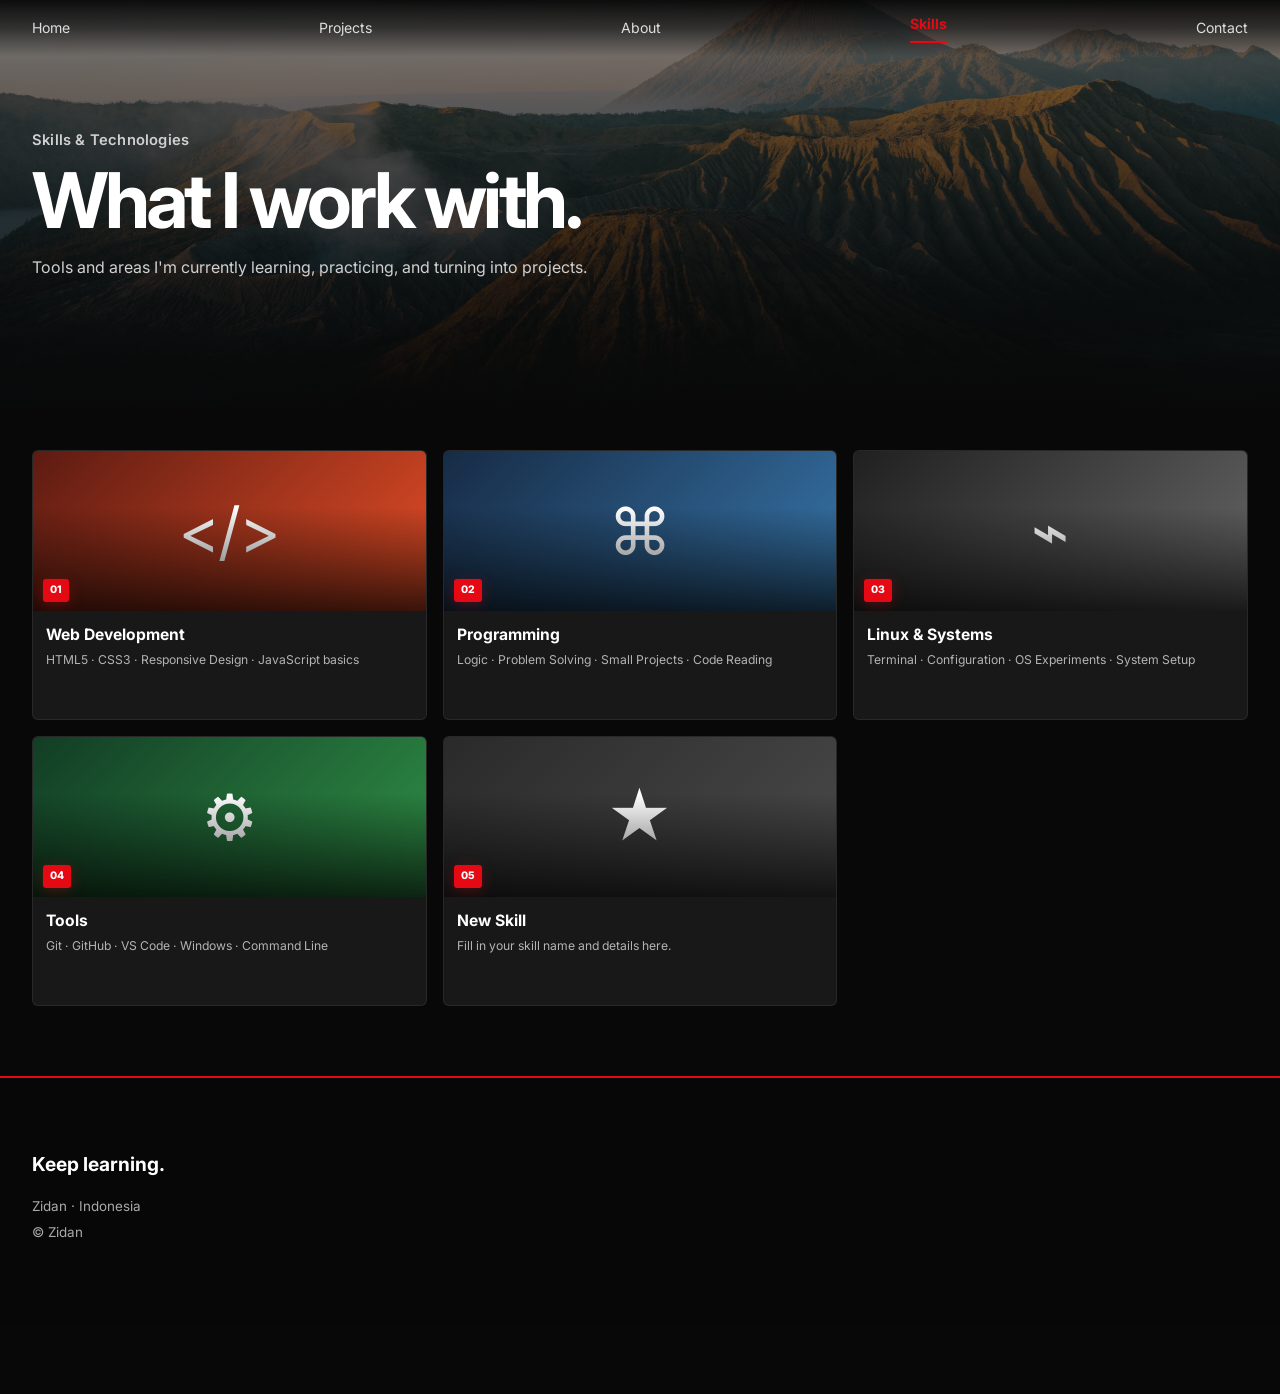
==== elements.html @ af7d537e "Add files via upload" ====
<!DOCTYPE html><html lang="en"><head><meta charset="utf-8"><meta name="viewport" content="width=device-width,initial-scale=1"><title>Skills — Zidan</title><link rel="stylesheet" href="assets/css/main.css"></head><body>
<header id="topbar"><div class="container nav"><nav><a href="index.html">Home</a><a href="projects.html">Projects</a><a href="generic.html">About</a><a class="active" href="elements.html">Skills</a><a href="index.html#contact">Contact</a></nav></div></header>
<main><section class="page-hero"><div class="container"><p class="kicker">Skills & Technologies</p><h1>What I work with.</h1><p>Tools and areas I'm currently learning, practicing, and turning into projects.</p></div></section>
<section class="content-section"><div class="container"><div class="project-grid"><article class="card project-large"><div class="card-media"><div style="height:100%;background:linear-gradient(135deg,#5d1b12,#e44d26);display:grid;place-items:center;font-size:4rem">&lt;/&gt;</div><span class="badge">01</span></div><div class="card-body"><h3>Web Development</h3><p>HTML5 · CSS3 · Responsive Design · JavaScript basics</p></div></article><article class="card project-large"><div class="card-media"><div style="height:100%;background:linear-gradient(135deg,#172b45,#3776ab);display:grid;place-items:center;font-size:4rem">⌘</div><span class="badge">02</span></div><div class="card-body"><h3>Programming</h3><p>Logic · Problem Solving · Small Projects · Code Reading</p></div></article><article class="card project-large"><div class="card-media"><div style="height:100%;background:linear-gradient(135deg,#202020,#666);display:grid;place-items:center;font-size:4rem">⌁</div><span class="badge">03</span></div><div class="card-body"><h3>Linux & Systems</h3><p>Terminal · Configuration · OS Experiments · System Setup</p></div></article><article class="card project-large"><div class="card-media"><div style="height:100%;background:linear-gradient(135deg,#123d25,#2f8f46);display:grid;place-items:center;font-size:4rem">⚙</div><span class="badge">04</span></div><div class="card-body"><h3>Tools</h3><p>Git · GitHub · VS Code · Windows · Command Line</p></div></article><article class="card project-large"><div class="card-media"><div style="height:100%;background:linear-gradient(135deg,#2a2a2a,#4a4a4a);display:grid;place-items:center;font-size:4rem">★</div><span class="badge">05</span></div><div class="card-body"><h3>New Skill</h3><p>Fill in your skill name and details here.</p></div></article></div></div></section></main>
<footer id="contact"><div class="container"><h2>Keep learning.</h2><p>Zidan · Indonesia</p><p>© Zidan</p></div></footer><script>window.addEventListener('scroll',()=>document.getElementById('topbar').classList.toggle('scrolled',scrollY>30));</script><script>
(function(){
  document.body.classList.add('page-ready');
  document.querySelectorAll('a[href]').forEach(function(a){
    var href=a.getAttribute('href');
    if(!href || href.startsWith('#') || href.startsWith('http') || href.startsWith('mailto:') || href.startsWith('tel:') || a.target==='_blank') return;
    a.addEventListener('click',function(e){
      if(e.ctrlKey||e.metaKey||e.shiftKey||e.altKey) return;
      e.preventDefault();
      document.body.classList.remove('page-ready');
      document.body.classList.add('page-exit');
      setTimeout(function(){ window.location.href=href; },280);
    });
  });
})();
</script>
</body></html>
---- assets/css/main.css ----
@import url('https://fonts.googleapis.com/css2?family=Inter:wght@400;500;600;700;800&display=swap');

:root{--red:#e50914;--red2:#b20710;--bg:#080808;--panel:#141414;--text:#fff;--muted:#b3b3b3;--line:rgba(255,255,255,.10)}
*{box-sizing:border-box}
html{scroll-behavior:smooth;background:var(--bg)}
body{margin:0;opacity:0;transition:opacity .28s ease-in-out;
background:var(--bg);color:var(--text);font-family:Inter,Arial,sans-serif;line-height:1.6;overflow-x:hidden}
body.page-ready{opacity:1}
body.page-exit{opacity:0}
a{color:inherit}
.container{width:min(1240px,calc(100% - 64px));margin:auto}

/* Netflix-inspired shell */
header{position:fixed;top:0;left:0;right:0;z-index:100;background:linear-gradient(180deg,rgba(0,0,0,.9),rgba(0,0,0,.58),transparent);transition:.3s}
header.scrolled{background:rgba(8,8,8,.94);backdrop-filter:blur(14px)}
.nav{height:56px;display:flex;align-items:center;gap:32px}
nav{display:flex;align-items:center;gap:24px;justify-content:space-between;width:100%}
nav a{text-decoration:none;font-size:.88rem;color:#ddd;transition:.2s}
nav a:hover,nav a.active{color:#fff}nav a.active{color:var(--red);font-weight:700}nav a.active:after{content:"";display:block;height:2px;background:var(--red);margin-top:5px;border-radius:2px;box-shadow:0 0 8px rgba(229,9,20,.45)}
.nav-search{width:180px;border:1px solid rgba(255,255,255,.28);background:rgba(0,0,0,.4);color:#fff;border-radius:5px;padding:8px 11px;outline:none;transition:.25s}
.nav-search:focus{width:230px;border-color:var(--red);box-shadow:0 0 0 1px rgba(229,9,20,.25)}
.theme-toggle{border:0;background:var(--red);color:#fff;font-size:.8rem;font-weight:800;cursor:pointer;border-radius:4px;padding:7px 9px}.theme-toggle:hover{background:#f21b25}

/* Hero */
.hero{min-height:92vh;position:relative;display:flex;align-items:flex-end;overflow:hidden;background-image:linear-gradient(90deg,rgba(8,8,8,.98) 0%,rgba(8,8,8,.82) 28%,rgba(8,8,8,.28) 62%,rgba(8,8,8,.42) 100%),linear-gradient(0deg,#080808 0%,rgba(8,8,8,.05) 45%,rgba(8,8,8,.12) 100%),url('../../images/hero-bg.jpg');background-size:cover;background-position:center}
.hero:after{content:"";position:absolute;inset:0;background:radial-gradient(circle at 78% 40%,transparent 0,rgba(0,0,0,.05) 30%,rgba(0,0,0,.28) 100%);pointer-events:none}
.hero-inner{position:relative;z-index:2;width:min(1240px,calc(100% - 64px));margin:auto;padding:145px 0 100px}
.hero-copy{max-width:630px}
.kicker{color:var(--red);font-size:.92rem;font-weight:600;margin:0 0 10px;letter-spacing:.2px}
.hero h1{font-size:clamp(3.14rem,6.86vw,6.66rem);line-height:.92;margin:0 0 20px;letter-spacing:-.06em;font-weight:800}
.hero h1 .red{color:var(--red)}
.hero-desc{font-size:1.05rem;color:#ddd;max-width:620px;margin:0 0 25px}
.meta{display:flex;gap:14px;flex-wrap:wrap;color:#ddd;font-size:.85rem;margin-bottom:18px}.meta b{color:#fff}.dot{opacity:.45}
.actions{display:flex;gap:10px;flex-wrap:wrap}
.btn{display:inline-flex;align-items:center;gap:9px;border:0;border-radius:5px;padding:10px 19px;text-decoration:none;font-weight:700;font-size:.9rem;transition:transform .2s,background .2s,opacity .2s;cursor:pointer}
.btn:hover{transform:translateY(-2px)}
.btn-primary{background:var(--red);color:#fff}.btn-primary:hover{background:#f21b25}.btn-red{background:var(--red);color:#fff}.btn-red:hover{background:#f21b25}.btn-dark{background:rgba(70,70,70,.78);color:#fff}.btn-dark:hover{background:rgba(100,100,100,.9)}
.profile-float{position:absolute;right:6%;top:50%;width:133px;height:172px;object-fit:cover;object-position:center top;border-radius:8px;opacity:.88;box-shadow:0 20px 60px rgba(0,0,0,.65);border:1px solid rgba(255,255,255,.12);transform:translateY(-50%) rotate(2deg);transition:opacity .3s,box-shadow .3s;cursor:grab;touch-action:none;user-select:none;-webkit-user-drag:none;will-change:transform}
.profile-float:hover{opacity:1;box-shadow:0 24px 70px rgba(0,0,0,.75)}
.profile-float:active{cursor:grabbing}


/* Content rows */
main{position:relative;z-index:3;margin-top:-70px}
.row-section{padding:28px 0 36px;position:relative}
.row-section h2{font-size:1.35rem;margin:0 0 14px;letter-spacing:-.02em}
.row-title{display:flex;align-items:center;gap:10px}.row-title:after{content:'›';font-size:1.7rem;color:var(--red);margin-top:-2px}
.row{display:flex;gap:12px;overflow-x:auto;padding:5px 0 18px;scrollbar-width:none;scroll-snap-type:x proximity}.row::-webkit-scrollbar{display:none}
#projectRow{display:grid;grid-template-columns:repeat(3,1fr);gap:14px;overflow:visible;scroll-snap-type:none}
#projectRow .card{flex:auto;min-width:0}
#skillsRow{display:grid;grid-template-columns:repeat(3,1fr);gap:14px;overflow:visible;scroll-snap-type:none}
#skillsRow .card{flex:auto;min-width:0}
.card{flex:0 0 245px;min-height:180px;position:relative;overflow:hidden;border-radius:6px;background:#181818;border:1px solid rgba(255,255,255,.07);scroll-snap-align:start;transition:transform .25s ease,box-shadow .25s ease,z-index .25s ease}
.card:hover{transform:scale(1.055);z-index:5;box-shadow:0 18px 42px rgba(0,0,0,.65)}
.card-media{height:112px;position:relative;overflow:hidden;background:linear-gradient(135deg,#1c1c1c,#303030)}
.card-media img{width:100%;height:100%;object-fit:cover;display:block;transition:transform .35s}.card:hover .card-media img{transform:scale(1.07)}
.card-media:after{content:"";position:absolute;inset:0;background:linear-gradient(0deg,rgba(0,0,0,.75),transparent 65%)}
.card-body{padding:11px 13px 14px}.card h3{font-size:.98rem;margin:0 0 4px}.card p{font-size:.76rem;color:var(--muted);margin:0;line-height:1.45}
.badge{position:absolute;left:10px;bottom:9px;z-index:2;background:var(--red);box-shadow:0 3px 14px rgba(229,9,20,.28);border-radius:3px;padding:3px 7px;font-size:.65rem;font-weight:800;text-transform:uppercase}
.card-number{position:absolute;right:10px;top:8px;font-size:2.8rem;font-weight:800;color:rgba(255,255,255,.18);line-height:1}

/* About / skills */
.split{display:grid;grid-template-columns:1.25fr .75fr;gap:26px}
.panel{background:linear-gradient(145deg,rgba(30,30,30,.92),rgba(17,17,17,.92));border:1px solid var(--line);border-top:2px solid var(--red);border-radius:7px;padding:26px}
.panel h2{margin:0 0 10px;font-size:1.4rem}.panel p{color:#c8c8c8;margin:0}
.skill-list{display:flex;flex-wrap:wrap;gap:8px;margin-top:16px}.skill{padding:7px 10px;border-radius:4px;background:#242424;color:#ddd;font-size:.78rem;border:1px solid rgba(255,255,255,.08)}
.quote{font-size:1.35rem;line-height:1.35;color:#eee;margin:0 0 14px}.quote-mark{color:var(--red);font-size:2rem}

/* Pages */
.page-hero{padding:150px 0 70px;background:linear-gradient(180deg,rgba(8,8,8,.3),#080808),url('../../images/hero-bg.jpg') center/cover;min-height:54vh;display:flex;align-items:flex-end}
.page-hero h1{font-size:clamp(2.8rem,6vw,5.4rem);line-height:1;margin:0 0 14px;letter-spacing:-.05em}.page-hero p{max-width:680px;color:#d0d0d0}
.content-section{padding:34px 0 70px}
.project-grid{display:grid;grid-template-columns:repeat(3,1fr);gap:16px}.project-large{min-height:270px}.project-large .card-media{height:160px}
.list{margin:0;padding-left:20px;color:#cfcfcf}.list li{margin:8px 0}
footer{padding:55px 0 75px;border-top:2px solid var(--red);background:#070707;color:#aaa}footer h2{color:#fff;font-size:1.2rem}footer p{margin:5px 0;font-size:.84rem}

.empty-state{display:none;padding:35px 0;color:#aaa}.empty-state.show{display:block}

@media(max-width:900px){.container,.hero-inner{width:min(100% - 34px,1240px)}nav{gap:14px}.nav-search{width:135px}.nav-search:focus{width:170px}.profile-float{width:96px;height:124px;right:3%;bottom:78px}.split{grid-template-columns:1fr}.project-grid{gap:10px;grid-template-columns:repeat(2,1fr)}.project-large{min-height:170px}.project-large .card-media{height:90px}.card-body{padding:10px}.card h3{font-size:.95rem}.card p{font-size:.78rem}#projectRow{gap:10px;grid-template-columns:repeat(2,1fr)}#projectRow .card-media{height:90px}#skillsRow{gap:10px;grid-template-columns:repeat(2,1fr)}#skillsRow .card-media{height:90px}}
@media(max-width:650px){.nav{height:50px;gap:14px}nav a:nth-child(2),nav a:nth-child(3){display:none}.nav-search{width:105px}.nav-search:focus{width:140px}.hero{min-height:82vh;background-position:62% center}.hero-inner{padding:120px 0 75px}.hero h1{font-size:clamp(2.94rem,16.66vw,4.70rem)}.hero-desc{font-size:.92rem}.profile-float{display:none}.card{flex-basis:225px}.card-media{height:102px}.page-hero{min-height:48vh;padding-top:115px}.page-hero h1{font-size:3rem}.project-grid{gap:8px;grid-template-columns:1fr}.project-large{min-height:150px}.project-large .card-media{height:76px}.card-body{padding:8px}.card h3{font-size:.85rem}.card p{font-size:.72rem;line-height:1.3}.badge{font-size:.62rem;padding:2px 6px}#projectRow{gap:8px;grid-template-columns:1fr}#projectRow .card-media{height:76px}#skillsRow{gap:8px;grid-template-columns:1fr}#skillsRow .card-media{height:76px}}
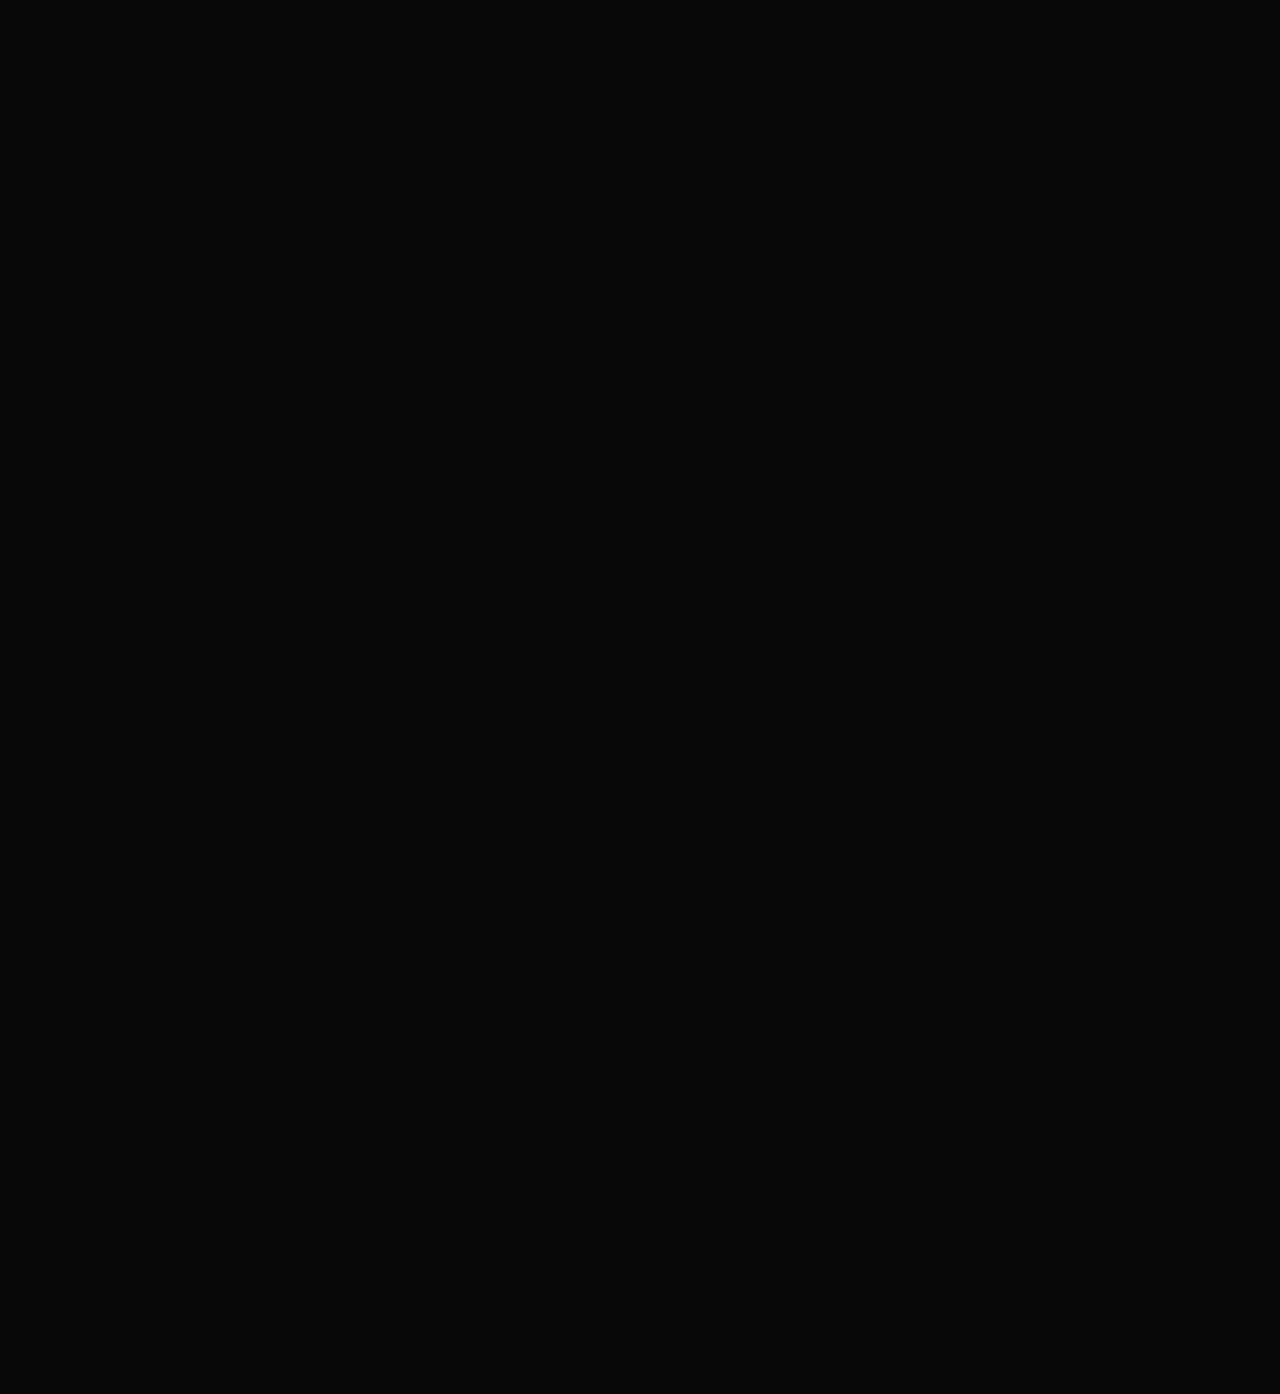
==== commit a7ce947e: "Add files via upload" ====
--- a/elements.html
+++ b/elements.html
@@ -1,21 +1,8 @@
-<!DOCTYPE html><html lang="en"><head><meta charset="utf-8"><meta name="viewport" content="width=device-width,initial-scale=1"><title>Skills — Zidan</title><link rel="stylesheet" href="assets/css/main.css"></head><body>
-<header id="topbar"><div class="container nav"><nav><a href="index.html">Home</a><a href="projects.html">Projects</a><a href="generic.html">About</a><a class="active" href="elements.html">Skills</a><a href="index.html#contact">Contact</a></nav></div></header>
+<!DOCTYPE html><html lang="en"><head><meta charset="utf-8"><meta name="viewport" content="width=device-width,initial-scale=1"><title>Skills — Zidan</title><link rel="stylesheet" href="assets/css/main.css"><meta name="description" content="Zidan's skills and tools: web development, programming, Linux & systems, and everyday dev tools."><meta property="og:type" content="website"><meta property="og:title" content="Skills — Zidan"><meta property="og:description" content="Zidan's skills and tools: web development, programming, Linux & systems, and everyday dev tools."><meta property="og:image" content="images/profile.jpg"><meta name="twitter:card" content="summary_large_image"><meta name="twitter:title" content="Skills — Zidan"><meta name="twitter:description" content="Zidan's skills and tools: web development, programming, Linux & systems, and everyday dev tools."><meta name="twitter:image" content="images/profile.jpg"><link rel="icon" href="favicon.ico" sizes="any"><link rel="apple-touch-icon" href="apple-touch-icon.png"><link rel="icon" type="image/png" sizes="192x192" href="icon-192.png"><!-- Google Analytics: replace G-XXXXXXXXXX with your real GA4 Measurement ID from analytics.google.com -->
+<script async src="https://www.googletagmanager.com/gtag/js?id=G-XXXXXXXXXX"></script>
+<script>window.dataLayer=window.dataLayer||[];function gtag(){dataLayer.push(arguments);}gtag('js',new Date());gtag('config','G-XXXXXXXXXX');</script></head><body>
+<header id="topbar"><div class="container nav"><nav><a href="index.html">Home</a><a href="projects.html">Projects</a><a href="generic.html">About</a><a class="active" href="elements.html">Skills</a><a href="index.html#contact">Contact</a><button class="theme-btn" id="themeBtn" type="button" aria-label="Toggle light/dark theme">🌙</button></nav></div></header>
 <main><section class="page-hero"><div class="container"><p class="kicker">Skills & Technologies</p><h1>What I work with.</h1><p>Tools and areas I'm currently learning, practicing, and turning into projects.</p></div></section>
-<section class="content-section"><div class="container"><div class="project-grid"><article class="card project-large"><div class="card-media"><div style="height:100%;background:linear-gradient(135deg,#5d1b12,#e44d26);display:grid;place-items:center;font-size:4rem">&lt;/&gt;</div><span class="badge">01</span></div><div class="card-body"><h3>Web Development</h3><p>HTML5 · CSS3 · Responsive Design · JavaScript basics</p></div></article><article class="card project-large"><div class="card-media"><div style="height:100%;background:linear-gradient(135deg,#172b45,#3776ab);display:grid;place-items:center;font-size:4rem">⌘</div><span class="badge">02</span></div><div class="card-body"><h3>Programming</h3><p>Logic · Problem Solving · Small Projects · Code Reading</p></div></article><article class="card project-large"><div class="card-media"><div style="height:100%;background:linear-gradient(135deg,#202020,#666);display:grid;place-items:center;font-size:4rem">⌁</div><span class="badge">03</span></div><div class="card-body"><h3>Linux & Systems</h3><p>Terminal · Configuration · OS Experiments · System Setup</p></div></article><article class="card project-large"><div class="card-media"><div style="height:100%;background:linear-gradient(135deg,#123d25,#2f8f46);display:grid;place-items:center;font-size:4rem">⚙</div><span class="badge">04</span></div><div class="card-body"><h3>Tools</h3><p>Git · GitHub · VS Code · Windows · Command Line</p></div></article><article class="card project-large"><div class="card-media"><div style="height:100%;background:linear-gradient(135deg,#2a2a2a,#4a4a4a);display:grid;place-items:center;font-size:4rem">★</div><span class="badge">05</span></div><div class="card-body"><h3>New Skill</h3><p>Fill in your skill name and details here.</p></div></article></div></div></section></main>
-<footer id="contact"><div class="container"><h2>Keep learning.</h2><p>Zidan · Indonesia</p><p>© Zidan</p></div></footer><script>window.addEventListener('scroll',()=>document.getElementById('topbar').classList.toggle('scrolled',scrollY>30));</script><script>
-(function(){
-  document.body.classList.add('page-ready');
-  document.querySelectorAll('a[href]').forEach(function(a){
-    var href=a.getAttribute('href');
-    if(!href || href.startsWith('#') || href.startsWith('http') || href.startsWith('mailto:') || href.startsWith('tel:') || a.target==='_blank') return;
-    a.addEventListener('click',function(e){
-      if(e.ctrlKey||e.metaKey||e.shiftKey||e.altKey) return;
-      e.preventDefault();
-      document.body.classList.remove('page-ready');
-      document.body.classList.add('page-exit');
-      setTimeout(function(){ window.location.href=href; },280);
-    });
-  });
-})();
-</script>
-</body></html>
+<section class="content-section"><div class="container"><div class="project-grid"><article class="card project-large"><div class="card-media"><div style="height:100%;background:linear-gradient(135deg,#5d1b12,#e44d26);display:grid;place-items:center;font-size:4rem">&lt;/&gt;</div><span class="badge">01</span></div><div class="card-body"><h3>Web Development</h3><p>HTML5 · CSS3 · Responsive Design · JavaScript basics</p></div></article><article class="card project-large"><div class="card-media"><div style="height:100%;background:linear-gradient(135deg,#172b45,#3776ab);display:grid;place-items:center;font-size:4rem">⌘</div><span class="badge">02</span></div><div class="card-body"><h3>Programming</h3><p>Logic · Problem Solving · Small Projects · Code Reading</p></div></article><article class="card project-large"><div class="card-media"><div style="height:100%;background:linear-gradient(135deg,#202020,#666);display:grid;place-items:center;font-size:4rem">⌁</div><span class="badge">03</span></div><div class="card-body"><h3>Linux & Systems</h3><p>Terminal · Configuration · OS Experiments · System Setup</p></div></article><article class="card project-large"><div class="card-media"><div style="height:100%;background:linear-gradient(135deg,#123d25,#2f8f46);display:grid;place-items:center;font-size:4rem">⚙</div><span class="badge">04</span></div><div class="card-body"><h3>Tools</h3><p>Git · GitHub · VS Code · Windows · Command Line</p></div></article></div></div></section></main>
+<footer id="contact"><div class="container"><h2>Keep learning.</h2><p>Zidan · Indonesia</p><p>© Zidan</p></div></footer>
+<script src="assets/main.js" defer></script></body></html>
--- a/assets/css/main.css
+++ b/assets/css/main.css
@@ -3,7 +3,7 @@
 :root{--red:#e50914;--red2:#b20710;--bg:#080808;--panel:#141414;--text:#fff;--muted:#b3b3b3;--line:rgba(255,255,255,.10)}
 *{box-sizing:border-box}
 html{scroll-behavior:smooth;background:var(--bg)}
-body{margin:0;opacity:0;transition:opacity .28s ease-in-out;
+body{margin:0;opacity:0;transition:opacity .38s cubic-bezier(.22,1,.36,1);
 background:var(--bg);color:var(--text);font-family:Inter,Arial,sans-serif;line-height:1.6;overflow-x:hidden}
 body.page-ready{opacity:1}
 body.page-exit{opacity:0}
@@ -11,15 +11,12 @@
 .container{width:min(1240px,calc(100% - 64px));margin:auto}
 
 /* Netflix-inspired shell */
-header{position:fixed;top:0;left:0;right:0;z-index:100;background:linear-gradient(180deg,rgba(0,0,0,.9),rgba(0,0,0,.58),transparent);transition:.3s}
+header{position:fixed;top:0;left:0;right:0;z-index:100;background:linear-gradient(180deg,rgba(0,0,0,.9),rgba(0,0,0,.58),transparent);transition:background .4s cubic-bezier(.22,1,.36,1),backdrop-filter .4s cubic-bezier(.22,1,.36,1)}
 header.scrolled{background:rgba(8,8,8,.94);backdrop-filter:blur(14px)}
 .nav{height:56px;display:flex;align-items:center;gap:32px}
 nav{display:flex;align-items:center;gap:24px;justify-content:space-between;width:100%}
 nav a{text-decoration:none;font-size:.88rem;color:#ddd;transition:.2s}
 nav a:hover,nav a.active{color:#fff}nav a.active{color:var(--red);font-weight:700}nav a.active:after{content:"";display:block;height:2px;background:var(--red);margin-top:5px;border-radius:2px;box-shadow:0 0 8px rgba(229,9,20,.45)}
-.nav-search{width:180px;border:1px solid rgba(255,255,255,.28);background:rgba(0,0,0,.4);color:#fff;border-radius:5px;padding:8px 11px;outline:none;transition:.25s}
-.nav-search:focus{width:230px;border-color:var(--red);box-shadow:0 0 0 1px rgba(229,9,20,.25)}
-.theme-toggle{border:0;background:var(--red);color:#fff;font-size:.8rem;font-weight:800;cursor:pointer;border-radius:4px;padding:7px 9px}.theme-toggle:hover{background:#f21b25}
 
 /* Hero */
 .hero{min-height:92vh;position:relative;display:flex;align-items:flex-end;overflow:hidden;background-image:linear-gradient(90deg,rgba(8,8,8,.98) 0%,rgba(8,8,8,.82) 28%,rgba(8,8,8,.28) 62%,rgba(8,8,8,.42) 100%),linear-gradient(0deg,#080808 0%,rgba(8,8,8,.05) 45%,rgba(8,8,8,.12) 100%),url('../../images/hero-bg.jpg');background-size:cover;background-position:center}
@@ -50,7 +47,7 @@
 #projectRow .card{flex:auto;min-width:0}
 #skillsRow{display:grid;grid-template-columns:repeat(3,1fr);gap:14px;overflow:visible;scroll-snap-type:none}
 #skillsRow .card{flex:auto;min-width:0}
-.card{flex:0 0 245px;min-height:180px;position:relative;overflow:hidden;border-radius:6px;background:#181818;border:1px solid rgba(255,255,255,.07);scroll-snap-align:start;transition:transform .25s ease,box-shadow .25s ease,z-index .25s ease}
+.card{flex:0 0 245px;min-height:180px;position:relative;overflow:hidden;border-radius:6px;background:#181818;border:1px solid rgba(255,255,255,.07);scroll-snap-align:start;display:block;text-decoration:none;color:inherit;cursor:pointer;transition:transform .4s cubic-bezier(.22,1,.36,1),box-shadow .4s cubic-bezier(.22,1,.36,1)}
 .card:hover{transform:scale(1.055);z-index:5;box-shadow:0 18px 42px rgba(0,0,0,.65)}
 .card-media{height:112px;position:relative;overflow:hidden;background:linear-gradient(135deg,#1c1c1c,#303030)}
 .card-media img{width:100%;height:100%;object-fit:cover;display:block;transition:transform .35s}.card:hover .card-media img{transform:scale(1.07)}
@@ -76,5 +73,6 @@
 
 .empty-state{display:none;padding:35px 0;color:#aaa}.empty-state.show{display:block}
 
-@media(max-width:900px){.container,.hero-inner{width:min(100% - 34px,1240px)}nav{gap:14px}.nav-search{width:135px}.nav-search:focus{width:170px}.profile-float{width:96px;height:124px;right:3%;bottom:78px}.split{grid-template-columns:1fr}.project-grid{gap:10px;grid-template-columns:repeat(2,1fr)}.project-large{min-height:170px}.project-large .card-media{height:90px}.card-body{padding:10px}.card h3{font-size:.95rem}.card p{font-size:.78rem}#projectRow{gap:10px;grid-template-columns:repeat(2,1fr)}#projectRow .card-media{height:90px}#skillsRow{gap:10px;grid-template-columns:repeat(2,1fr)}#skillsRow .card-media{height:90px}}
-@media(max-width:650px){.nav{height:50px;gap:14px}nav a:nth-child(2),nav a:nth-child(3){display:none}.nav-search{width:105px}.nav-search:focus{width:140px}.hero{min-height:82vh;background-position:62% center}.hero-inner{padding:120px 0 75px}.hero h1{font-size:clamp(2.94rem,16.66vw,4.70rem)}.hero-desc{font-size:.92rem}.profile-float{display:none}.card{flex-basis:225px}.card-media{height:102px}.page-hero{min-height:48vh;padding-top:115px}.page-hero h1{font-size:3rem}.project-grid{gap:8px;grid-template-columns:1fr}.project-large{min-height:150px}.project-large .card-media{height:76px}.card-body{padding:8px}.card h3{font-size:.85rem}.card p{font-size:.72rem;line-height:1.3}.badge{font-size:.62rem;padding:2px 6px}#projectRow{gap:8px;grid-template-columns:1fr}#projectRow .card-media{height:76px}#skillsRow{gap:8px;grid-template-columns:1fr}#skillsRow .card-media{height:76px}}
+@media(max-width:900px){.container,.hero-inner{width:min(100% - 34px,1240px)}nav{gap:14px}.profile-float{width:96px;height:124px;right:3%;bottom:78px}.split{grid-template-columns:1fr}.project-grid{gap:10px;grid-template-columns:repeat(2,1fr)}.project-large{min-height:170px}.project-large .card-media{height:90px}.card-body{padding:10px}.card h3{font-size:.95rem}.card p{font-size:.78rem}#projectRow{gap:10px;grid-template-columns:repeat(2,1fr)}#projectRow .card-media{height:90px}#skillsRow{gap:10px;grid-template-columns:repeat(2,1fr)}#skillsRow .card-media{height:90px}}
+@media(max-width:650px){.nav{height:50px;gap:14px}nav{gap:0}nav a{font-size:.76rem}.hero{min-height:88vh;background-position:62% center}.hero-inner{padding:120px 0 190px}.hero h1{font-size:clamp(2.94rem,16.66vw,4.70rem)}.hero-desc{font-size:.92rem}.profile-float{width:108px;height:140px;right:6%;bottom:30px;transition:opacity .3s ease}.card{flex-basis:225px}.card-media{height:102px}.page-hero{min-height:48vh;padding-top:115px}.page-hero h1{font-size:3rem}.project-grid{gap:8px;grid-template-columns:1fr}.project-large{min-height:150px}.project-large .card-media{height:76px}.card-body{padding:8px}.card h3{font-size:.85rem}.card p{font-size:.72rem;line-height:1.3}.badge{font-size:.62rem;padding:2px 6px}#projectRow{gap:8px;grid-template-columns:1fr}#projectRow .card-media{height:76px}#skillsRow{gap:8px;grid-template-columns:1fr}#skillsRow .card-media{height:76px}}
+@media(max-width:400px){nav a{font-size:.68rem}.profile-float{width:92px;height:120px;right:5%;bottom:26px}}
